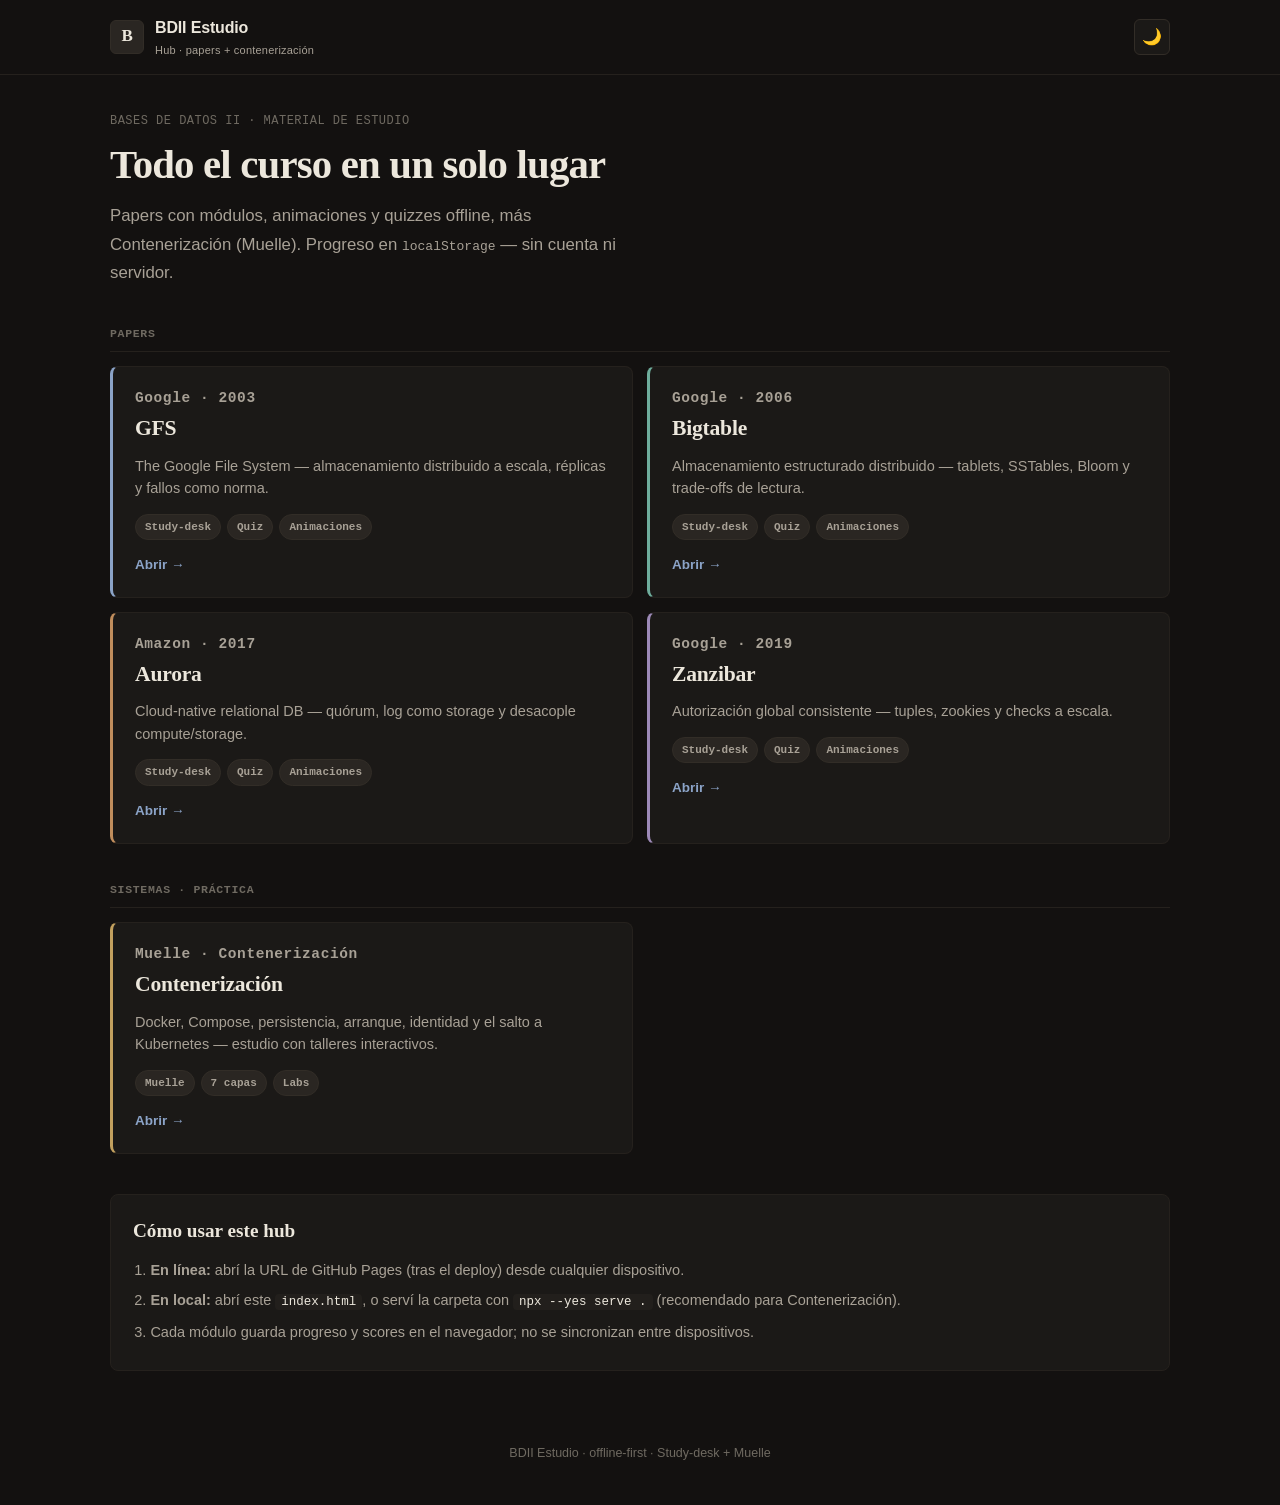
==== index.html @ 632c557e "Add BDII study hub with papers and contenerizacion Co-authored-by: Cursor <cursoragent@cursor.com>" ====
<!DOCTYPE html>
<html lang="es">
<head>
<meta charset="UTF-8">
<meta name="viewport" content="width=device-width, initial-scale=1.0">
<meta name="robots" content="noindex, nofollow">
<title>BDII Estudio · Hub</title>
<style>
/* ESTUDIO SUITE · hub — Study-desk editorial v4 */
:root{
  --bg:#131110; --bg2:#171514; --surface:#1b1917; --surface2:#221f1c; --surface3:#2a2622;
  --border:#322d27; --border-soft:#25211d;
  --text:#ece7dc; --muted:#a8a196; --dim:#6f6a61;
  --blue:#8ba3c7; --blue-soft:rgba(139,163,199,.12);
  --teal:#6fae9d; --teal-soft:rgba(111,174,157,.11);
  --orange:#c08d5c; --orange-soft:rgba(192,141,92,.11);
  --purple:#9d8ab8; --purple-soft:rgba(157,138,184,.11);
  --gold:#c2a05e; --gold-soft:rgba(194,160,94,.11);
  --pink:#b08396; --pink-soft:rgba(176,131,150,.11);
  --good:#74b18f; --bad:#c07f8c;
  --display:Georgia,'Palatino Linotype','Book Antiqua',Palatino,serif;
  --mono:ui-monospace,SFMono-Regular,Consolas,"Liberation Mono",Menlo,monospace;
  --sans:-apple-system,BlinkMacSystemFont,"Segoe UI",Roboto,"Helvetica Neue",Arial,sans-serif;
  --radius:8px;
  --ring:0 0 0 2px rgba(139,163,199,.45);
}
*{box-sizing:border-box;}
html{scroll-behavior:smooth;}
body{
  margin:0; color:var(--text);
  font-family:var(--sans); line-height:1.7; font-size:16px;
  background:var(--bg);
  -webkit-font-smoothing:antialiased; text-rendering:optimizeLegibility;
  min-height:100vh;
}
body.light{
  --bg:#f4f1e9; --bg2:#ece6d5; --surface:#fbf9f2; --surface2:#f0e9d6; --surface3:#e3d8bf;
  --border:#d2c7a9; --border-soft:#e0d6bc;
  --text:#26241f; --muted:#5e594e; --dim:#948d7d;
  --blue:#3c5a86; --blue-soft:rgba(60,90,134,.09);
  --teal:#337065; --teal-soft:rgba(51,112,101,.09);
  --orange:#8f5f2b; --orange-soft:rgba(143,95,43,.09);
  --purple:#635183; --purple-soft:rgba(99,81,133,.09);
  --gold:#7d6a2e; --gold-soft:rgba(125,106,46,.10);
  --pink:#8f4f68; --pink-soft:rgba(143,79,104,.09);
  --good:#3c7a5d; --bad:#9c4a59;
  --ring:0 0 0 2px rgba(60,90,134,.35);
  background:var(--bg);
}
::selection{background:var(--border); color:var(--text);}
a{color:var(--blue); text-decoration:none;}
a:hover{text-decoration:underline;}
a:focus-visible, button:focus-visible{outline:none; box-shadow:var(--ring);}
.skip-link{position:absolute; left:12px; top:-48px; z-index:100; background:var(--surface); color:var(--text); border:1px solid var(--border); border-radius:6px; padding:8px 14px; font-size:14px; font-weight:600; transition:top .15s ease;}
.skip-link:focus{top:12px;}

header{position:sticky; top:0; z-index:50; background:var(--bg); border-bottom:1px solid var(--border-soft);}
.topbar{max-width:1100px; margin:0 auto; padding:14px 20px; display:flex; align-items:center; gap:16px;}
.brand{display:flex; align-items:center; gap:11px; font-weight:650; letter-spacing:-.01em; font-size:16px;}
.brand .logo{width:34px; height:34px; border-radius:6px; flex:0 0 auto; background:var(--surface3); border:1px solid var(--border); display:grid; place-items:center; font-weight:700; font-family:var(--display); font-size:17px; color:var(--text);}
.brand small{display:block; font-weight:500; font-size:11px; color:var(--muted); letter-spacing:.02em;}
.theme-btn{margin-left:auto; border:1px solid var(--border); background:var(--surface); color:var(--text); width:36px; height:36px; border-radius:6px; cursor:pointer; font-size:16px;}
.theme-btn:hover{border-color:var(--dim);}

main{max-width:1100px; margin:0 auto; padding:36px 20px 72px;}
.dateline{font-family:var(--mono); font-size:12px; color:var(--dim); letter-spacing:.04em; text-transform:uppercase; margin:0 0 10px;}
h1{font-family:var(--display); font-weight:700; font-size:clamp(1.85rem, 4vw, 2.55rem); line-height:1.2; margin:0 0 12px; letter-spacing:-.02em;}
.lede{font-size:1.05rem; color:var(--muted); max-width:58ch; margin:0 0 28px;}

.section-label{font-family:var(--mono); font-size:11.5px; font-weight:700; color:var(--dim); letter-spacing:.06em; text-transform:uppercase; margin:36px 0 14px; padding-bottom:8px; border-bottom:1px solid var(--border-soft);}

.grid{display:grid; grid-template-columns:repeat(2, 1fr); gap:14px;}
@media(max-width:720px){.grid{grid-template-columns:1fr;}}

.card{
  display:block; background:var(--surface); border:1px solid var(--border-soft);
  border-radius:var(--radius); padding:20px 22px; color:inherit; text-decoration:none;
  transition:border-color .15s ease, background .15s ease;
  border-left:3px solid transparent;
}
.card:hover{border-color:var(--border); background:var(--surface2); text-decoration:none;}
.card:focus-visible{box-shadow:var(--ring);}
.card.accent-blue{border-left-color:var(--blue);}
.card.accent-teal{border-left-color:var(--teal);}
.card.accent-orange{border-left-color:var(--orange);}
.card.accent-purple{border-left-color:var(--purple);}
.card.accent-gold{border-left-color:var(--gold);}

.card-kicker{font-family:var(--mono); font-size:11px; font-weight:700; color:var(--dim); letter-spacing:.04em; margin:0 0 6px;}
.card h2{font-family:var(--display); font-size:1.35rem; font-weight:700; margin:0 0 8px; letter-spacing:-.01em;}
.card p{margin:0; font-size:14.5px; color:var(--muted); line-height:1.55;}
.card .meta{display:flex; flex-wrap:wrap; gap:6px; margin-top:14px;}
.pill{font-family:var(--mono); font-size:11px; font-weight:650; padding:3px 9px; border-radius:999px; background:var(--surface3); border:1px solid var(--border); color:var(--muted);}
.card .go{margin-top:14px; font-size:13.5px; font-weight:650; color:var(--blue);}

.how{
  margin-top:40px; padding:20px 22px; background:var(--surface);
  border:1px solid var(--border-soft); border-radius:var(--radius);
}
.how h2{font-family:var(--display); font-size:1.2rem; margin:0 0 10px;}
.how ol{margin:0; padding-left:1.2em; color:var(--muted); font-size:14.5px;}
.how li{margin:6px 0;}
.how code{font-family:var(--mono); font-size:12.5px; background:var(--surface2); padding:1px 6px; border-radius:4px; color:var(--text);}

footer{max-width:1100px; margin:0 auto; padding:0 20px 40px; color:var(--dim); font-size:12.5px; text-align:center;}
</style>
</head>
<body>
<a class="skip-link" href="#main">Saltar al contenido</a>
<header>
  <div class="topbar">
    <div class="brand">
      <div class="logo">B</div>
      <div>
        <div>BDII Estudio</div>
        <small>Hub · papers + contenerización</small>
      </div>
    </div>
    <button type="button" class="theme-btn" id="themeBtn" title="Cambiar tema" aria-label="Cambiar tema">🌙</button>
  </div>
</header>

<main id="main">
  <p class="dateline">Bases de datos II · Material de estudio</p>
  <h1>Todo el curso en un solo lugar</h1>
  <p class="lede">Papers con módulos, animaciones y quizzes offline, más Contenerización (Muelle). Progreso en <code style="font-family:var(--mono);font-size:13px">localStorage</code> — sin cuenta ni servidor.</p>

  <p class="section-label">Papers</p>
  <div class="grid">
    <a class="card accent-blue" href="papers/gfs/gfs_app.html">
      <p class="card-kicker">Google · 2003</p>
      <h2>GFS</h2>
      <p>The Google File System — almacenamiento distribuido a escala, réplicas y fallos como norma.</p>
      <div class="meta"><span class="pill">Study-desk</span><span class="pill">Quiz</span><span class="pill">Animaciones</span></div>
      <div class="go">Abrir →</div>
    </a>
    <a class="card accent-teal" href="papers/bigtable/bigtable_app.html">
      <p class="card-kicker">Google · 2006</p>
      <h2>Bigtable</h2>
      <p>Almacenamiento estructurado distribuido — tablets, SSTables, Bloom y trade-offs de lectura.</p>
      <div class="meta"><span class="pill">Study-desk</span><span class="pill">Quiz</span><span class="pill">Animaciones</span></div>
      <div class="go">Abrir →</div>
    </a>
    <a class="card accent-orange" href="papers/aurora/aurora_app.html">
      <p class="card-kicker">Amazon · 2017</p>
      <h2>Aurora</h2>
      <p>Cloud-native relational DB — quórum, log como storage y desacople compute/storage.</p>
      <div class="meta"><span class="pill">Study-desk</span><span class="pill">Quiz</span><span class="pill">Animaciones</span></div>
      <div class="go">Abrir →</div>
    </a>
    <a class="card accent-purple" href="papers/zanzibar/zanzibar_app.html">
      <p class="card-kicker">Google · 2019</p>
      <h2>Zanzibar</h2>
      <p>Autorización global consistente — tuples, zookies y checks a escala.</p>
      <div class="meta"><span class="pill">Study-desk</span><span class="pill">Quiz</span><span class="pill">Animaciones</span></div>
      <div class="go">Abrir →</div>
    </a>
  </div>

  <p class="section-label">Sistemas · práctica</p>
  <div class="grid">
    <a class="card accent-gold" href="contenerizacion/index.html">
      <p class="card-kicker">Muelle · Contenerización</p>
      <h2>Contenerización</h2>
      <p>Docker, Compose, persistencia, arranque, identidad y el salto a Kubernetes — estudio con talleres interactivos.</p>
      <div class="meta"><span class="pill">Muelle</span><span class="pill">7 capas</span><span class="pill">Labs</span></div>
      <div class="go">Abrir →</div>
    </a>
  </div>

  <div class="how">
    <h2>Cómo usar este hub</h2>
    <ol>
      <li><strong>En línea:</strong> abrí la URL de GitHub Pages (tras el deploy) desde cualquier dispositivo.</li>
      <li><strong>En local:</strong> abrí este <code>index.html</code>, o serví la carpeta con <code>npx --yes serve .</code> (recomendado para Contenerización).</li>
      <li>Cada módulo guarda progreso y scores en el navegador; no se sincronizan entre dispositivos.</li>
    </ol>
  </div>
</main>

<footer>BDII Estudio · offline-first · Study-desk + Muelle</footer>

<script>
(function(){
  var KEY = 'bdii-hub-theme';
  var btn = document.getElementById('themeBtn');
  function apply(t){
    document.body.classList.toggle('light', t === 'light');
    btn.textContent = t === 'light' ? '☀️' : '🌙';
    try { localStorage.setItem(KEY, t); } catch(e) {}
  }
  var saved = null;
  try { saved = localStorage.getItem(KEY); } catch(e) {}
  apply(saved === 'light' ? 'light' : 'dark');
  btn.addEventListener('click', function(){
    apply(document.body.classList.contains('light') ? 'dark' : 'light');
  });
})();
</script>
</body>
</html>
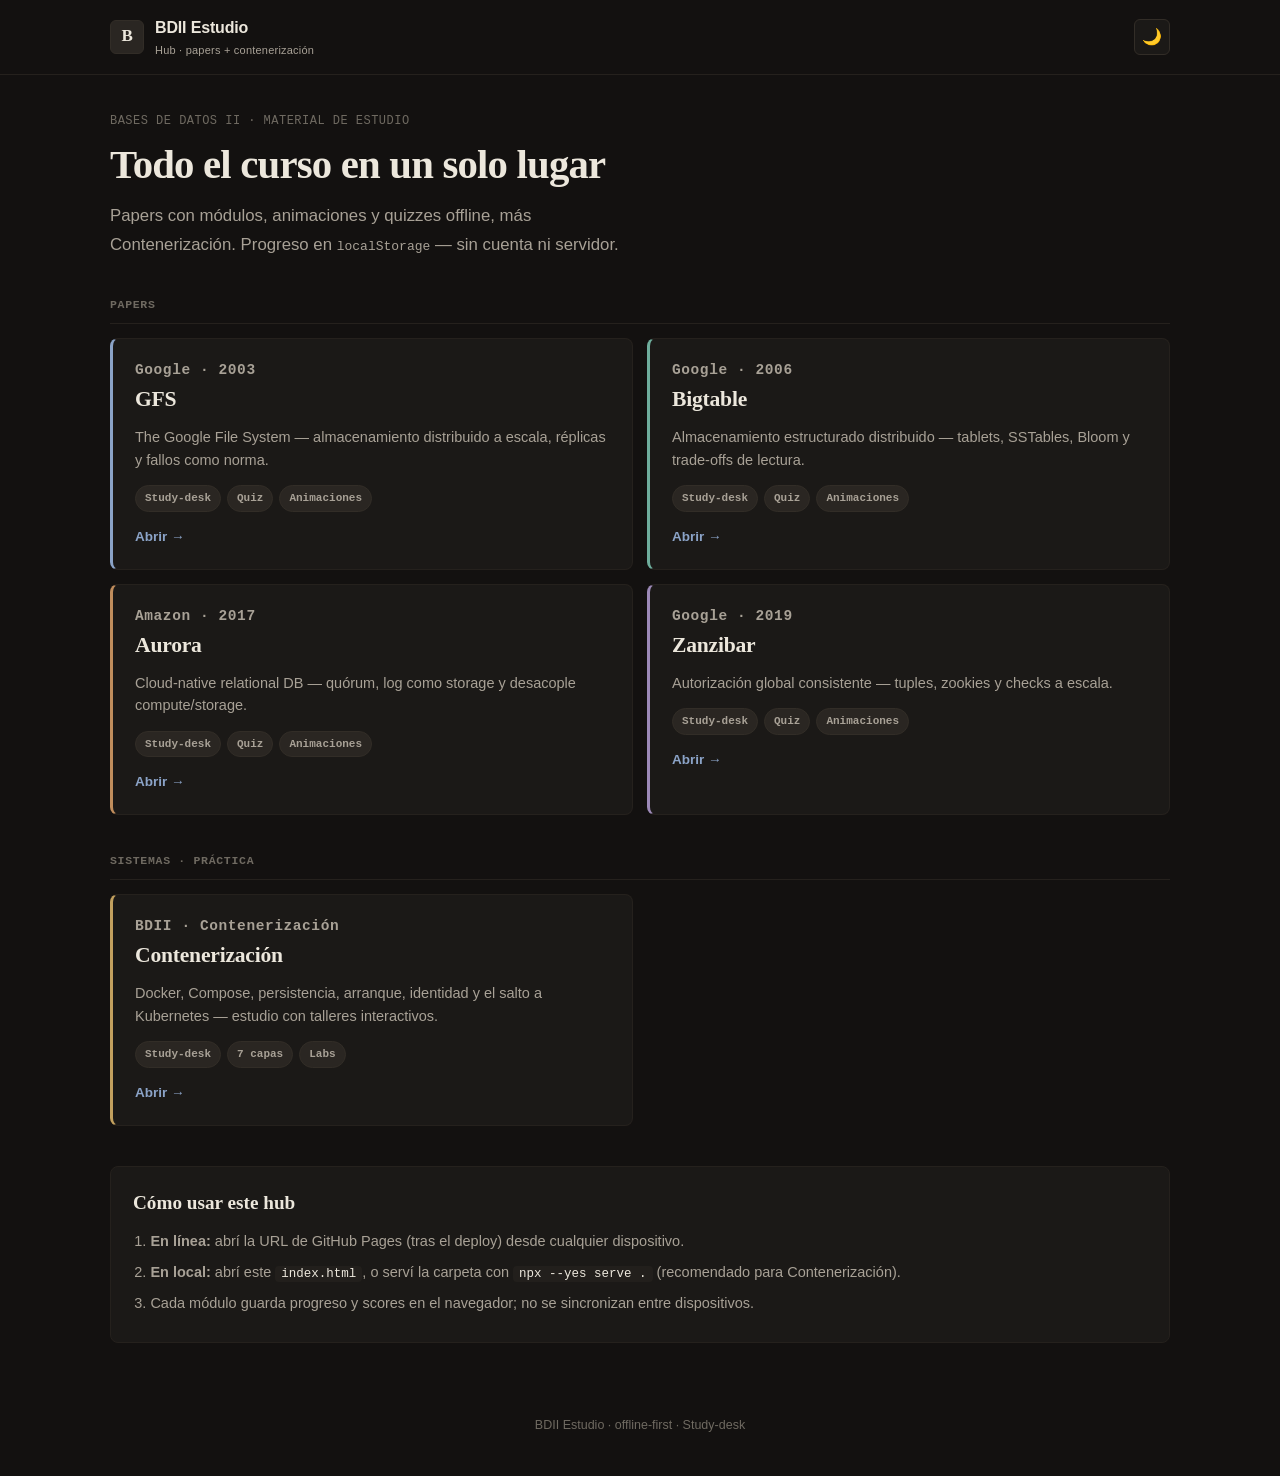
==== commit b78d674a: "Reskin Contenerización to Study-desk and harden UX Co-authored-by: Cursor <cursoragent@cursor.com>" ====
--- a/index.html
+++ b/index.html
@@ -123,7 +123,7 @@
 <main id="main">
   <p class="dateline">Bases de datos II · Material de estudio</p>
   <h1>Todo el curso en un solo lugar</h1>
-  <p class="lede">Papers con módulos, animaciones y quizzes offline, más Contenerización (Muelle). Progreso en <code style="font-family:var(--mono);font-size:13px">localStorage</code> — sin cuenta ni servidor.</p>
+  <p class="lede">Papers con módulos, animaciones y quizzes offline, más Contenerización. Progreso en <code style="font-family:var(--mono);font-size:13px">localStorage</code> — sin cuenta ni servidor.</p>
 
   <p class="section-label">Papers</p>
   <div class="grid">
@@ -160,10 +160,10 @@
   <p class="section-label">Sistemas · práctica</p>
   <div class="grid">
     <a class="card accent-gold" href="contenerizacion/index.html">
-      <p class="card-kicker">Muelle · Contenerización</p>
+      <p class="card-kicker">BDII · Contenerización</p>
       <h2>Contenerización</h2>
       <p>Docker, Compose, persistencia, arranque, identidad y el salto a Kubernetes — estudio con talleres interactivos.</p>
-      <div class="meta"><span class="pill">Muelle</span><span class="pill">7 capas</span><span class="pill">Labs</span></div>
+      <div class="meta"><span class="pill">Study-desk</span><span class="pill">7 capas</span><span class="pill">Labs</span></div>
       <div class="go">Abrir →</div>
     </a>
   </div>
@@ -178,7 +178,7 @@
   </div>
 </main>
 
-<footer>BDII Estudio · offline-first · Study-desk + Muelle</footer>
+<footer>BDII Estudio · offline-first · Study-desk</footer>
 
 <script>
 (function(){
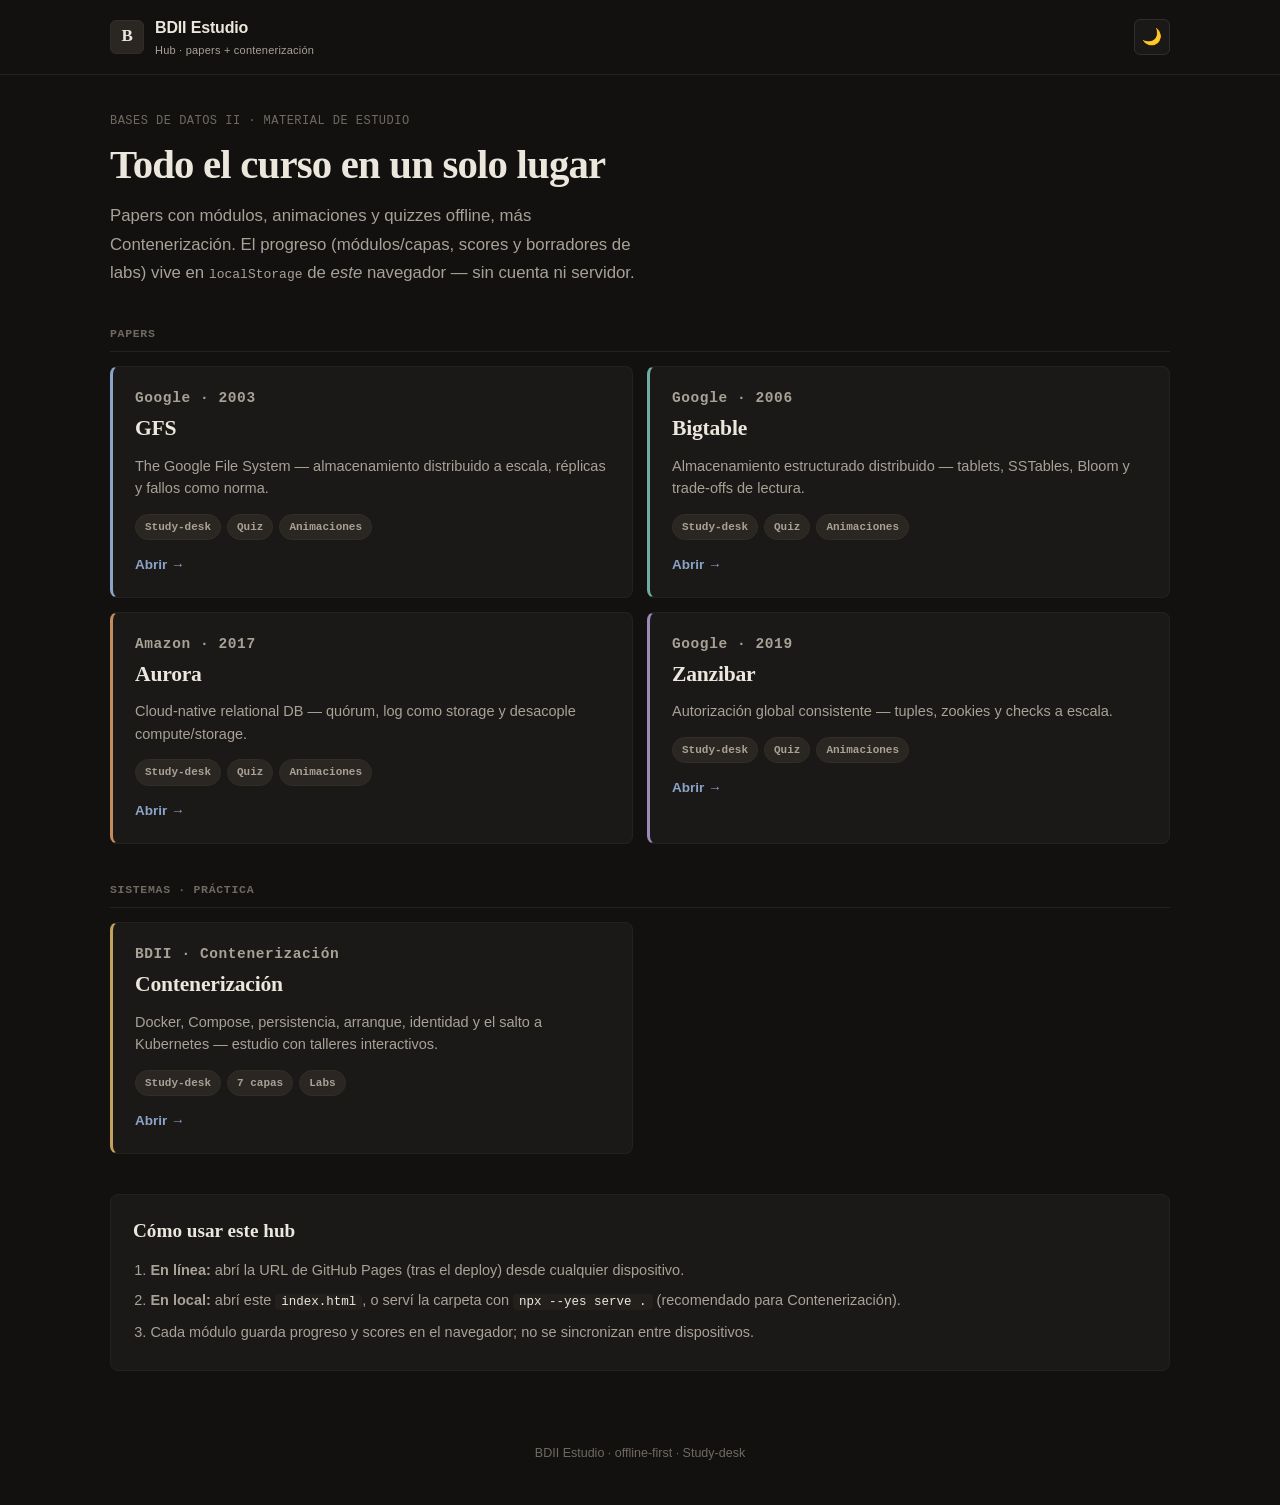
==== commit 35b7e74e: "Harden suite UX: Contenerización TOC/persist/glossary and paper fixes Co-authored-by: Cursor <cursor" ====
--- a/index.html
+++ b/index.html
@@ -123,7 +123,7 @@
 <main id="main">
   <p class="dateline">Bases de datos II · Material de estudio</p>
   <h1>Todo el curso en un solo lugar</h1>
-  <p class="lede">Papers con módulos, animaciones y quizzes offline, más Contenerización. Progreso en <code style="font-family:var(--mono);font-size:13px">localStorage</code> — sin cuenta ni servidor.</p>
+  <p class="lede">Papers con módulos, animaciones y quizzes offline, más Contenerización. El progreso (módulos/capas, scores y borradores de labs) vive en <code style="font-family:var(--mono);font-size:13px">localStorage</code> de <em>este</em> navegador — sin cuenta ni servidor.</p>
 
   <p class="section-label">Papers</p>
   <div class="grid">
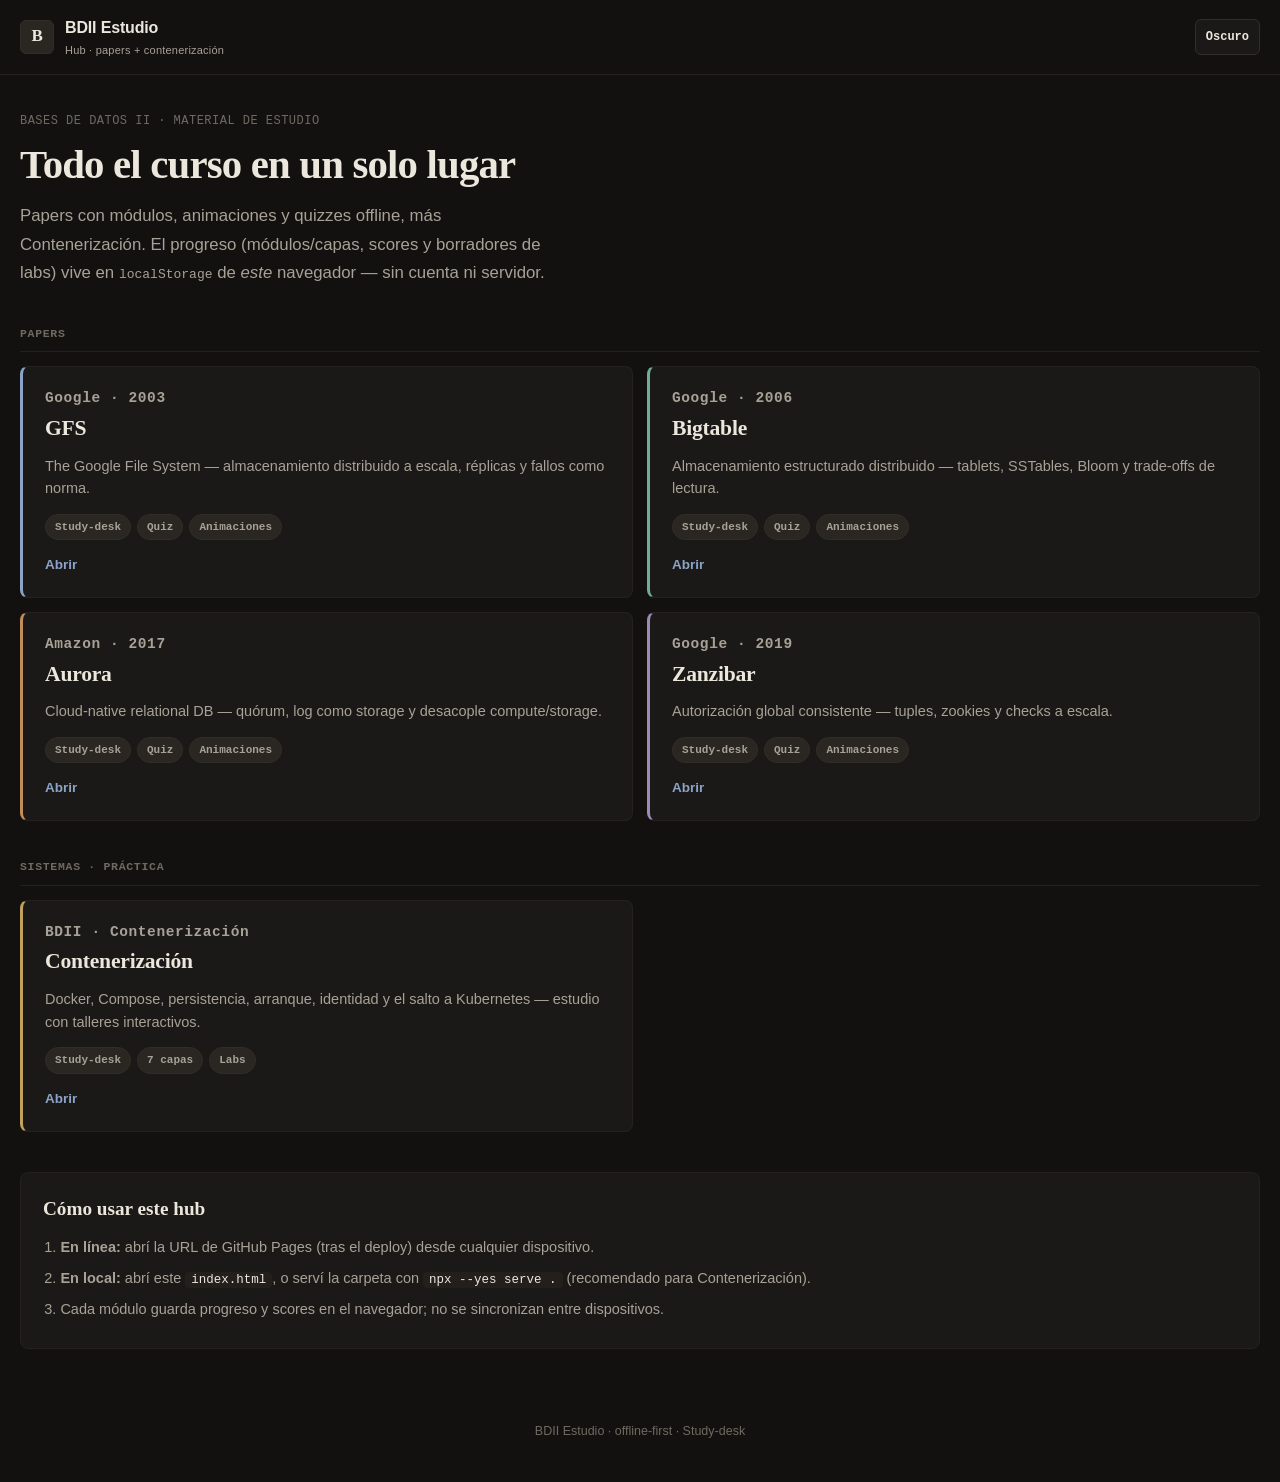
==== commit d8392c11: "Widen reading column and remove decorative emojis Co-authored-by: Cursor <cursoragent@cursor.com>" ====
--- a/index.html
+++ b/index.html
@@ -55,14 +55,14 @@
 .skip-link:focus{top:12px;}
 
 header{position:sticky; top:0; z-index:50; background:var(--bg); border-bottom:1px solid var(--border-soft);}
-.topbar{max-width:1100px; margin:0 auto; padding:14px 20px; display:flex; align-items:center; gap:16px;}
+.topbar{max-width:1360px; margin:0 auto; padding:14px 20px; display:flex; align-items:center; gap:16px;}
 .brand{display:flex; align-items:center; gap:11px; font-weight:650; letter-spacing:-.01em; font-size:16px;}
 .brand .logo{width:34px; height:34px; border-radius:6px; flex:0 0 auto; background:var(--surface3); border:1px solid var(--border); display:grid; place-items:center; font-weight:700; font-family:var(--display); font-size:17px; color:var(--text);}
 .brand small{display:block; font-weight:500; font-size:11px; color:var(--muted); letter-spacing:.02em;}
-.theme-btn{margin-left:auto; border:1px solid var(--border); background:var(--surface); color:var(--text); width:36px; height:36px; border-radius:6px; cursor:pointer; font-size:16px;}
+.theme-btn{margin-left:auto; border:1px solid var(--border); background:var(--surface); color:var(--text); min-width:36px; height:36px; padding:0 10px; border-radius:6px; cursor:pointer; font-size:12px; font-weight:650; font-family:var(--mono);}
 .theme-btn:hover{border-color:var(--dim);}
 
-main{max-width:1100px; margin:0 auto; padding:36px 20px 72px;}
+main{max-width:1360px; margin:0 auto; padding:36px 20px 72px;}
 .dateline{font-family:var(--mono); font-size:12px; color:var(--dim); letter-spacing:.04em; text-transform:uppercase; margin:0 0 10px;}
 h1{font-family:var(--display); font-weight:700; font-size:clamp(1.85rem, 4vw, 2.55rem); line-height:1.2; margin:0 0 12px; letter-spacing:-.02em;}
 .lede{font-size:1.05rem; color:var(--muted); max-width:58ch; margin:0 0 28px;}
@@ -102,7 +102,7 @@
 .how li{margin:6px 0;}
 .how code{font-family:var(--mono); font-size:12.5px; background:var(--surface2); padding:1px 6px; border-radius:4px; color:var(--text);}
 
-footer{max-width:1100px; margin:0 auto; padding:0 20px 40px; color:var(--dim); font-size:12.5px; text-align:center;}
+footer{max-width:1360px; margin:0 auto; padding:0 20px 40px; color:var(--dim); font-size:12.5px; text-align:center;}
 </style>
 </head>
 <body>
@@ -116,7 +116,7 @@
         <small>Hub · papers + contenerización</small>
       </div>
     </div>
-    <button type="button" class="theme-btn" id="themeBtn" title="Cambiar tema" aria-label="Cambiar tema">🌙</button>
+    <button type="button" class="theme-btn" id="themeBtn" title="Cambiar tema" aria-label="Cambiar tema">Tema</button>
   </div>
 </header>
 
@@ -132,28 +132,28 @@
       <h2>GFS</h2>
       <p>The Google File System — almacenamiento distribuido a escala, réplicas y fallos como norma.</p>
       <div class="meta"><span class="pill">Study-desk</span><span class="pill">Quiz</span><span class="pill">Animaciones</span></div>
-      <div class="go">Abrir →</div>
+      <div class="go">Abrir</div>
     </a>
     <a class="card accent-teal" href="papers/bigtable/bigtable_app.html">
       <p class="card-kicker">Google · 2006</p>
       <h2>Bigtable</h2>
       <p>Almacenamiento estructurado distribuido — tablets, SSTables, Bloom y trade-offs de lectura.</p>
       <div class="meta"><span class="pill">Study-desk</span><span class="pill">Quiz</span><span class="pill">Animaciones</span></div>
-      <div class="go">Abrir →</div>
+      <div class="go">Abrir</div>
     </a>
     <a class="card accent-orange" href="papers/aurora/aurora_app.html">
       <p class="card-kicker">Amazon · 2017</p>
       <h2>Aurora</h2>
       <p>Cloud-native relational DB — quórum, log como storage y desacople compute/storage.</p>
       <div class="meta"><span class="pill">Study-desk</span><span class="pill">Quiz</span><span class="pill">Animaciones</span></div>
-      <div class="go">Abrir →</div>
+      <div class="go">Abrir</div>
     </a>
     <a class="card accent-purple" href="papers/zanzibar/zanzibar_app.html">
       <p class="card-kicker">Google · 2019</p>
       <h2>Zanzibar</h2>
       <p>Autorización global consistente — tuples, zookies y checks a escala.</p>
       <div class="meta"><span class="pill">Study-desk</span><span class="pill">Quiz</span><span class="pill">Animaciones</span></div>
-      <div class="go">Abrir →</div>
+      <div class="go">Abrir</div>
     </a>
   </div>
 
@@ -164,7 +164,7 @@
       <h2>Contenerización</h2>
       <p>Docker, Compose, persistencia, arranque, identidad y el salto a Kubernetes — estudio con talleres interactivos.</p>
       <div class="meta"><span class="pill">Study-desk</span><span class="pill">7 capas</span><span class="pill">Labs</span></div>
-      <div class="go">Abrir →</div>
+      <div class="go">Abrir</div>
     </a>
   </div>
 
@@ -186,7 +186,7 @@
   var btn = document.getElementById('themeBtn');
   function apply(t){
     document.body.classList.toggle('light', t === 'light');
-    btn.textContent = t === 'light' ? '☀️' : '🌙';
+    btn.textContent = t === 'light' ? 'Claro' : 'Oscuro';
     try { localStorage.setItem(KEY, t); } catch(e) {}
   }
   var saved = null;
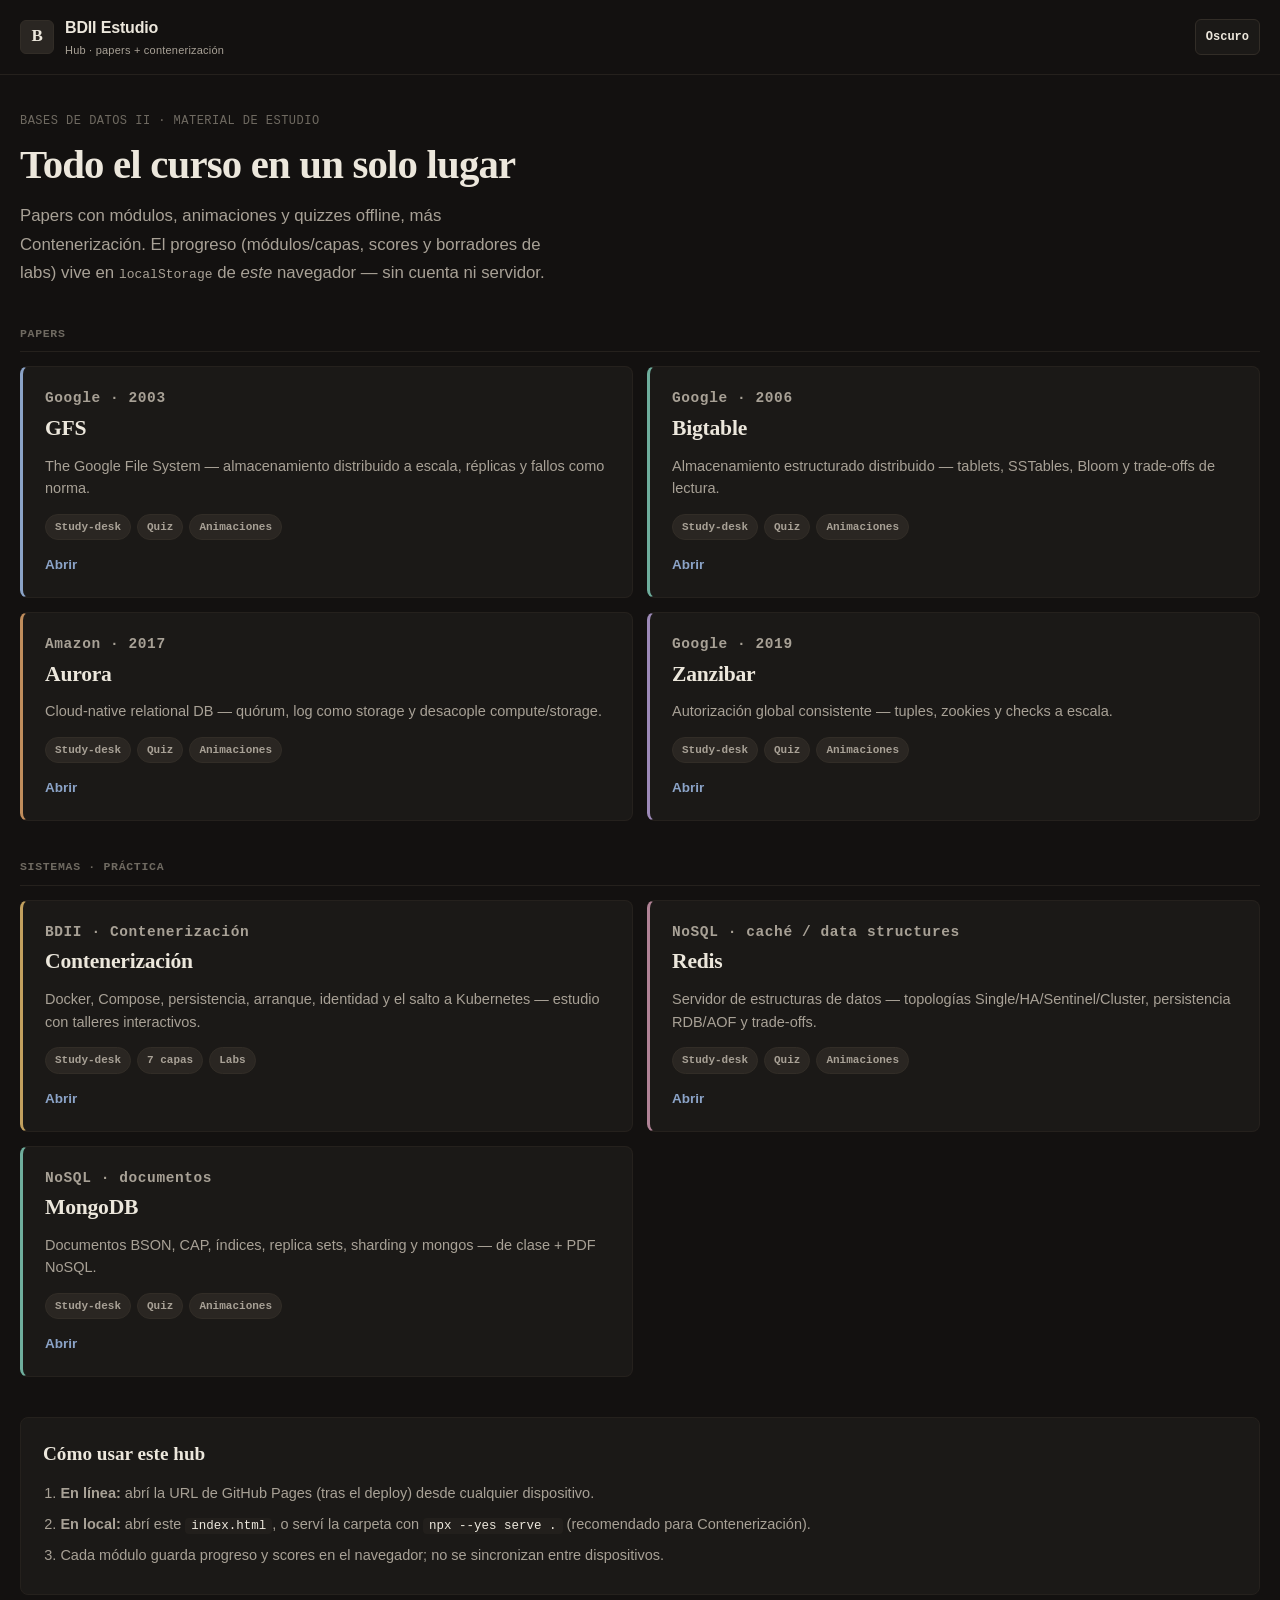
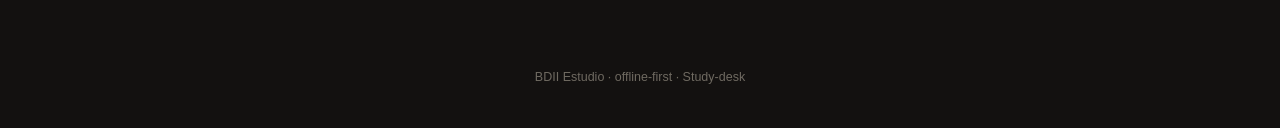
==== commit 2287b83f: "Add Redis and MongoDB Study-desk apps under Sistemas practica Sibling cards to Contenerizacion with " ====
--- a/index.html
+++ b/index.html
@@ -85,6 +85,7 @@
 .card.accent-orange{border-left-color:var(--orange);}
 .card.accent-purple{border-left-color:var(--purple);}
 .card.accent-gold{border-left-color:var(--gold);}
+.card.accent-pink{border-left-color:var(--pink);}
 
 .card-kicker{font-family:var(--mono); font-size:11px; font-weight:700; color:var(--dim); letter-spacing:.04em; margin:0 0 6px;}
 .card h2{font-family:var(--display); font-size:1.35rem; font-weight:700; margin:0 0 8px; letter-spacing:-.01em;}
@@ -164,6 +165,20 @@
       <h2>Contenerización</h2>
       <p>Docker, Compose, persistencia, arranque, identidad y el salto a Kubernetes — estudio con talleres interactivos.</p>
       <div class="meta"><span class="pill">Study-desk</span><span class="pill">7 capas</span><span class="pill">Labs</span></div>
+      <div class="go">Abrir</div>
+    </a>
+    <a class="card accent-pink" href="redis/redis_app.html">
+      <p class="card-kicker">NoSQL · caché / data structures</p>
+      <h2>Redis</h2>
+      <p>Servidor de estructuras de datos — topologías Single/HA/Sentinel/Cluster, persistencia RDB/AOF y trade-offs.</p>
+      <div class="meta"><span class="pill">Study-desk</span><span class="pill">Quiz</span><span class="pill">Animaciones</span></div>
+      <div class="go">Abrir</div>
+    </a>
+    <a class="card accent-teal" href="mongo/mongo_app.html">
+      <p class="card-kicker">NoSQL · documentos</p>
+      <h2>MongoDB</h2>
+      <p>Documentos BSON, CAP, índices, replica sets, sharding y mongos — de clase + PDF NoSQL.</p>
+      <div class="meta"><span class="pill">Study-desk</span><span class="pill">Quiz</span><span class="pill">Animaciones</span></div>
       <div class="go">Abrir</div>
     </a>
   </div>
